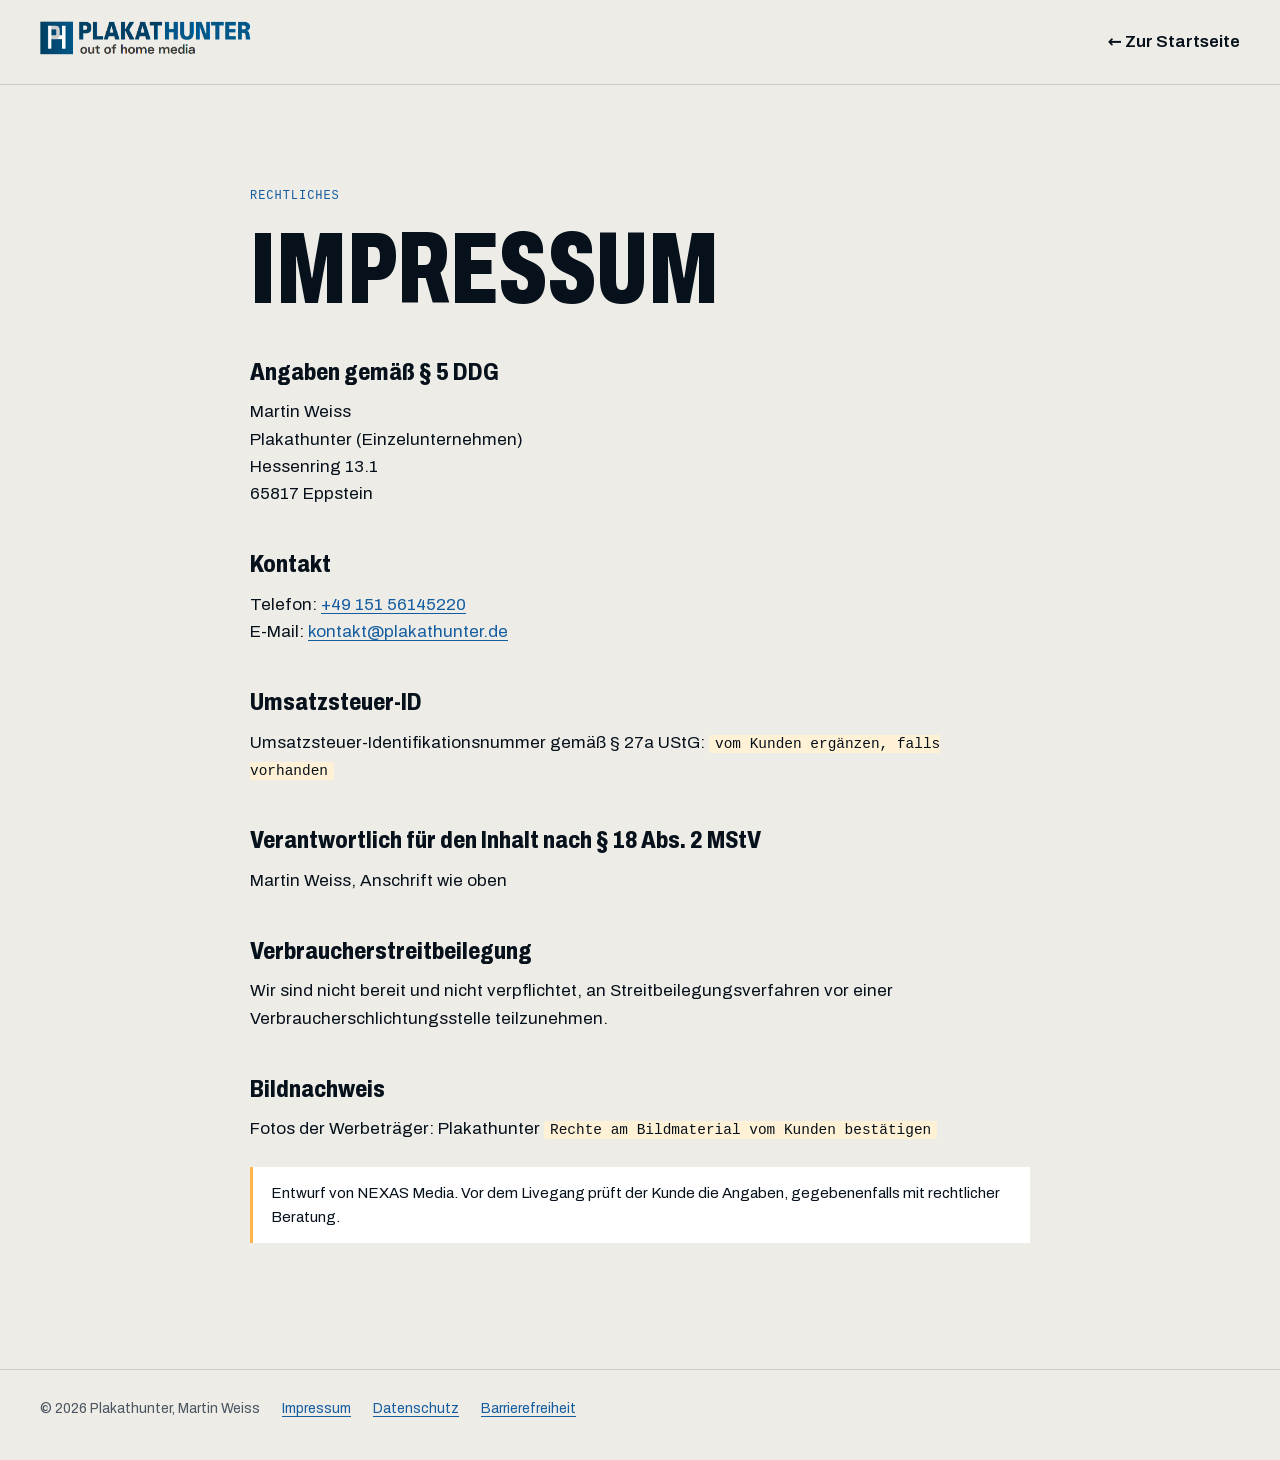
==== impressum.html @ cf62cfd2 "Neuer Entwurf: dunkles OOH-Design, Standort-Check im Hero, Angebotstafel, Plakat-Rechner; DSGVO (lok" ====
<!doctype html>
<html lang="de">
<head>
<meta charset="utf-8">
<meta name="viewport" content="width=device-width, initial-scale=1">
<title>Impressum · Plakathunter</title>
<meta name="robots" content="noindex, nofollow">
<link rel="icon" href="img/favicon.png">
<link rel="stylesheet" href="fonts/fonts.css">
<link rel="stylesheet" href="legal.css">
</head>
<body>
<a class="skip" href="#inhalt">Zum Inhalt springen</a>
<header><div class="w"><a href="index.html"><img src="img/PH-Logo-farbig-frei.png" alt="Plakathunter, zur Startseite" width="707" height="114"></a><a class="bk" href="index.html">← Zur Startseite</a></div></header>
<main id="inhalt"><div class="w">
<p class="lbl">Rechtliches</p>
<h1>Impressum</h1>
<h2>Angaben gemäß § 5 DDG</h2>
<address>Martin Weiss<br>Plakathunter (Einzelunternehmen)<br>Hessenring 13.1<br>65817 Eppstein</address>
<h2>Kontakt</h2>
<p>Telefon: <a href="tel:+4915156145220">+49 151 56145220</a><br>E-Mail: <a href="mailto:kontakt@plakathunter.de">kontakt@plakathunter.de</a></p>
<h2>Umsatzsteuer-ID</h2>
<p>Umsatzsteuer-Identifikationsnummer gemäß § 27a UStG: <span class="todo">vom Kunden ergänzen, falls vorhanden</span></p>
<h2>Verantwortlich für den Inhalt nach § 18 Abs. 2 MStV</h2>
<p>Martin Weiss, Anschrift wie oben</p>
<h2>Verbraucherstreitbeilegung</h2>
<p>Wir sind nicht bereit und nicht verpflichtet, an Streitbeilegungsverfahren vor einer Verbraucherschlichtungsstelle teilzunehmen.</p>
<h2>Bildnachweis</h2>
<p>Fotos der Werbeträger: Plakathunter <span class="todo">Rechte am Bildmaterial vom Kunden bestätigen</span></p>
<div class="note">Entwurf von NEXAS Media. Vor dem Livegang prüft der Kunde die Angaben, gegebenenfalls mit rechtlicher Beratung.</div>
</div></main>
<footer><div class="w"><span>© 2026 Plakathunter, Martin Weiss</span><a href="impressum.html">Impressum</a><a href="datenschutz.html">Datenschutz</a><a href="barrierefreiheit.html">Barrierefreiheit</a></div></footer>
</body>
</html>
---- fonts/fonts.css ----
@font-face{font-family: 'Archivo'; font-style: normal; font-weight: 300 900; font-stretch: 62% 125%; font-display: swap; src: url(Archivo-latin-ext.woff2) format('woff2'); unicode-range: U+0100-02BA, U+02BD-02C5, U+02C7-02CC, U+02CE-02D7, U+02DD-02FF, U+0304, U+0308, U+0329, U+1D00-1DBF, U+1E00-1E9F, U+1EF2-1EFF, U+2020, U+20A0-20AB, U+20AD-20C4, U+2113, U+2C60-2C7F, U+A720-A7FF;}
@font-face{font-family: 'Archivo'; font-style: normal; font-weight: 300 900; font-stretch: 62% 125%; font-display: swap; src: url(Archivo-latin.woff2) format('woff2'); unicode-range: U+0000-00FF, U+0131, U+0152-0153, U+02BB-02BC, U+02C6, U+02DA, U+02DC, U+0304, U+0308, U+0329, U+2000-206F, U+20AC, U+2122, U+2191, U+2193, U+2212, U+2215, U+FEFF, U+FFFD;}
@font-face{font-family: 'JetBrains Mono'; font-style: normal; font-weight: 400 600; font-display: swap; src: url(JetBrainsMono-latin-ext.woff2) format('woff2'); unicode-range: U+0100-02BA, U+02BD-02C5, U+02C7-02CC, U+02CE-02D7, U+02DD-02FF, U+0304, U+0308, U+0329, U+1D00-1DBF, U+1E00-1E9F, U+1EF2-1EFF, U+2020, U+20A0-20AB, U+20AD-20C4, U+2113, U+2C60-2C7F, U+A720-A7FF;}
@font-face{font-family: 'JetBrains Mono'; font-style: normal; font-weight: 400 600; font-display: swap; src: url(JetBrainsMono-latin.woff2) format('woff2'); unicode-range: U+0000-00FF, U+0131, U+0152-0153, U+02BB-02BC, U+02C6, U+02DA, U+02DC, U+0304, U+0308, U+0329, U+2000-206F, U+20AC, U+2122, U+2191, U+2193, U+2212, U+2215, U+FEFF, U+FFFD;}
---- legal.css ----
:root{--ink:#07111C;--paper:#EEECE6;--muted:#4A5662;--blue:#145DA0;--sodium:#FFB547;--ll:rgba(7,17,28,.14)}
*{box-sizing:border-box;margin:0;padding:0}
body{font-family:"Archivo",system-ui,sans-serif;background:var(--paper);color:var(--ink);font-size:1.0625rem;line-height:1.6;-webkit-font-smoothing:antialiased}
a{color:var(--blue);text-underline-offset:3px}
:focus-visible{outline:3px solid var(--blue);outline-offset:3px}
.skip{position:fixed;left:16px;top:-80px;background:var(--ink);color:#fff;padding:12px 18px;z-index:9}.skip:focus{top:16px}
header{border-bottom:1px solid var(--ll)}
.w{max-width:860px;margin:0 auto;padding-inline:clamp(20px,4vw,40px)}
header .w{display:flex;justify-content:space-between;align-items:center;gap:16px;height:84px;max-width:1360px}
header img{height:34px;width:auto}
header a.bk{font-weight:600;text-decoration:none;color:var(--ink);display:inline-flex;gap:8px;align-items:center}
main{padding-block:clamp(56px,8vw,110px)}
.lbl{font-family:"JetBrains Mono",ui-monospace,monospace;font-size:.75rem;letter-spacing:.08em;text-transform:uppercase;color:var(--blue)}
h1{font-weight:820;font-stretch:64%;text-transform:uppercase;font-size:clamp(48px,8vw,104px);line-height:.9;margin:16px 0 30px;text-wrap:balance}
h2{font-weight:800;font-stretch:80%;font-size:1.5rem;line-height:1.15;margin:44px 0 12px;scroll-margin-top:20px}
h3{font-weight:700;font-size:1.125rem;margin:24px 0 8px}
p,ul,address{margin-bottom:14px;font-style:normal}
ul{padding-left:1.25em}
li{margin-bottom:6px}
.note{border-left:3px solid var(--sodium);background:#fff;padding:14px 18px;font-size:.9375rem;margin:24px 0}
.todo{background:#FFF1D6;padding:1px 6px;border-radius:2px;font-family:"JetBrains Mono",monospace;font-size:.85em}
footer{border-top:1px solid var(--ll);padding:28px 0 40px;font-size:.875rem;color:var(--muted)}
footer .w{display:flex;flex-wrap:wrap;gap:10px 22px;max-width:1360px}
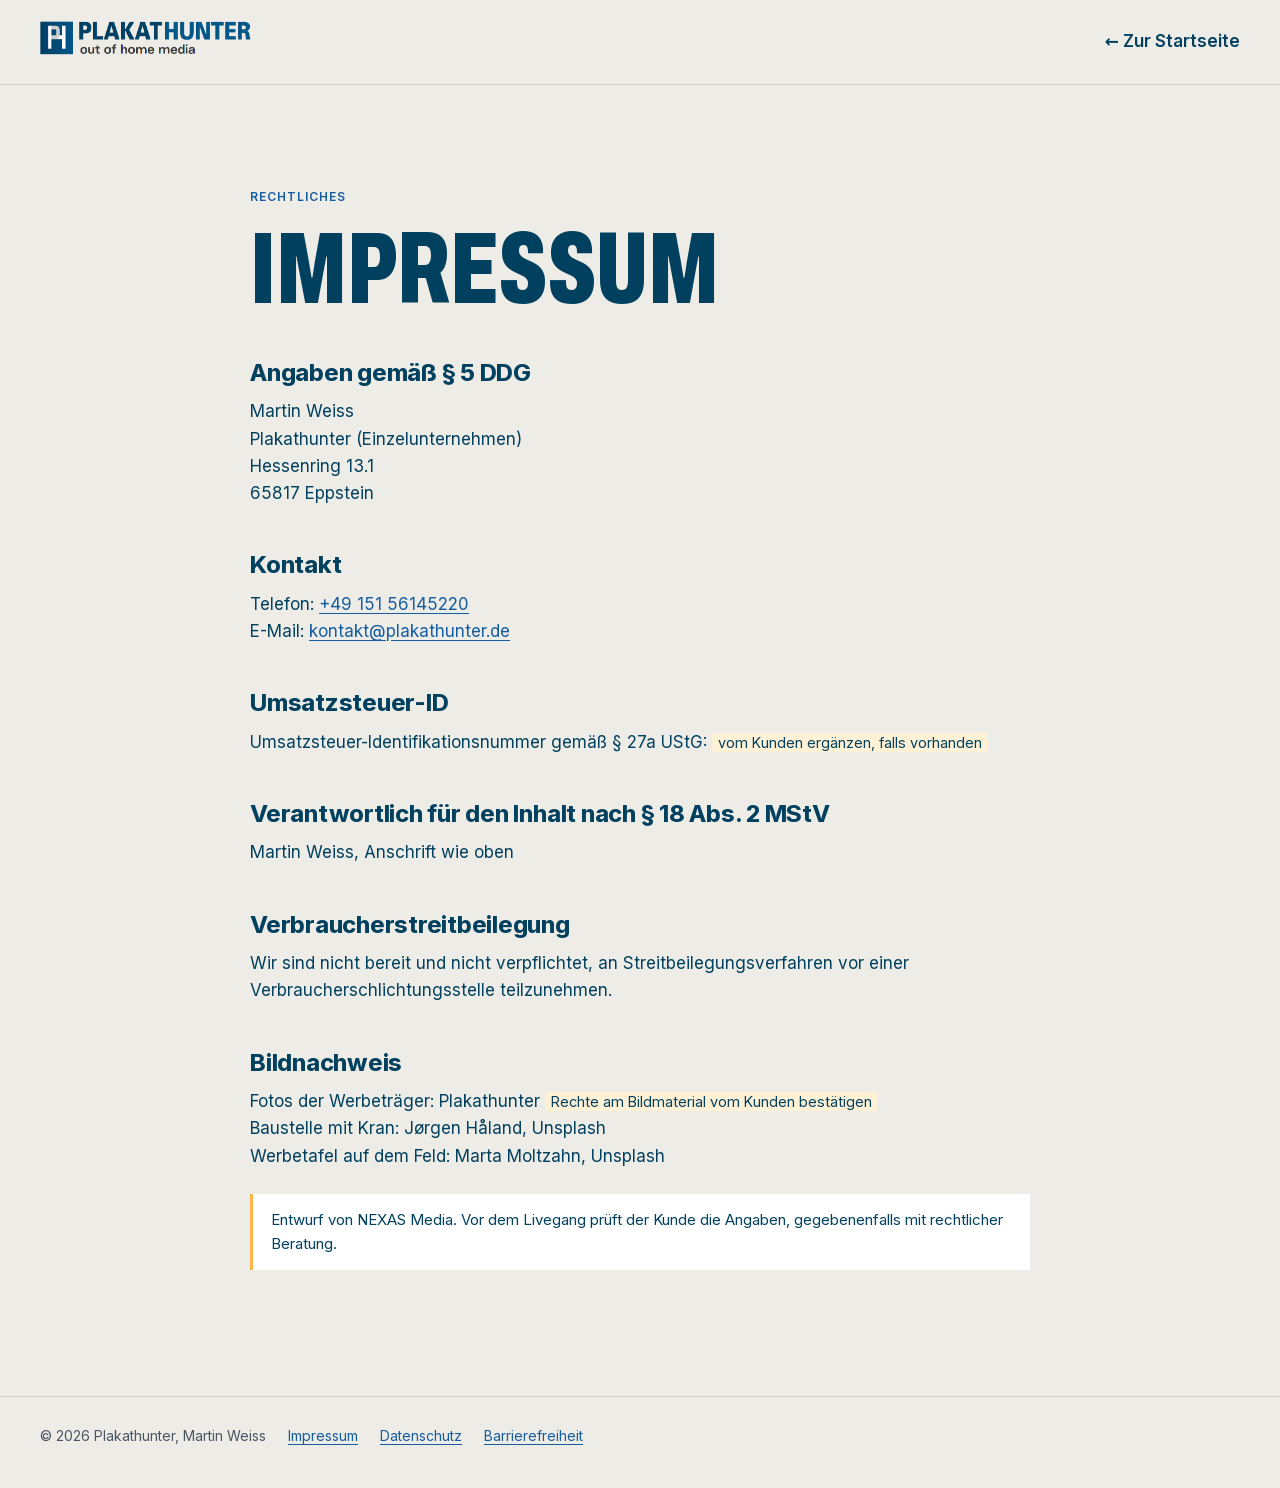
==== commit 4539720a: "Ohne KI-Muster: Raster, Glow, Kicker-Nummern, Kontur-Ziffern, Sterne entfernt; Texte neu formuliert;" ====
--- a/impressum.html
+++ b/impressum.html
@@ -26,7 +26,7 @@
 <h2>Verbraucherstreitbeilegung</h2>
 <p>Wir sind nicht bereit und nicht verpflichtet, an Streitbeilegungsverfahren vor einer Verbraucherschlichtungsstelle teilzunehmen.</p>
 <h2>Bildnachweis</h2>
-<p>Fotos der Werbeträger: Plakathunter <span class="todo">Rechte am Bildmaterial vom Kunden bestätigen</span></p>
+<p>Fotos der Werbeträger: Plakathunter <span class="todo">Rechte am Bildmaterial vom Kunden bestätigen</span><br>Baustelle mit Kran: Jørgen Håland, Unsplash<br>Werbetafel auf dem Feld: Marta Moltzahn, Unsplash</p>
 <div class="note">Entwurf von NEXAS Media. Vor dem Livegang prüft der Kunde die Angaben, gegebenenfalls mit rechtlicher Beratung.</div>
 </div></main>
 <footer><div class="w"><span>© 2026 Plakathunter, Martin Weiss</span><a href="impressum.html">Impressum</a><a href="datenschutz.html">Datenschutz</a><a href="barrierefreiheit.html">Barrierefreiheit</a></div></footer>
--- a/fonts/fonts.css
+++ b/fonts/fonts.css
@@ -1,4 +1,4 @@
 @font-face{font-family: 'Archivo'; font-style: normal; font-weight: 300 900; font-stretch: 62% 125%; font-display: swap; src: url(Archivo-latin-ext.woff2) format('woff2'); unicode-range: U+0100-02BA, U+02BD-02C5, U+02C7-02CC, U+02CE-02D7, U+02DD-02FF, U+0304, U+0308, U+0329, U+1D00-1DBF, U+1E00-1E9F, U+1EF2-1EFF, U+2020, U+20A0-20AB, U+20AD-20C4, U+2113, U+2C60-2C7F, U+A720-A7FF;}
 @font-face{font-family: 'Archivo'; font-style: normal; font-weight: 300 900; font-stretch: 62% 125%; font-display: swap; src: url(Archivo-latin.woff2) format('woff2'); unicode-range: U+0000-00FF, U+0131, U+0152-0153, U+02BB-02BC, U+02C6, U+02DA, U+02DC, U+0304, U+0308, U+0329, U+2000-206F, U+20AC, U+2122, U+2191, U+2193, U+2212, U+2215, U+FEFF, U+FFFD;}
-@font-face{font-family: 'JetBrains Mono'; font-style: normal; font-weight: 400 600; font-display: swap; src: url(JetBrainsMono-latin-ext.woff2) format('woff2'); unicode-range: U+0100-02BA, U+02BD-02C5, U+02C7-02CC, U+02CE-02D7, U+02DD-02FF, U+0304, U+0308, U+0329, U+1D00-1DBF, U+1E00-1E9F, U+1EF2-1EFF, U+2020, U+20A0-20AB, U+20AD-20C4, U+2113, U+2C60-2C7F, U+A720-A7FF;}
-@font-face{font-family: 'JetBrains Mono'; font-style: normal; font-weight: 400 600; font-display: swap; src: url(JetBrainsMono-latin.woff2) format('woff2'); unicode-range: U+0000-00FF, U+0131, U+0152-0153, U+02BB-02BC, U+02C6, U+02DA, U+02DC, U+0304, U+0308, U+0329, U+2000-206F, U+20AC, U+2122, U+2191, U+2193, U+2212, U+2215, U+FEFF, U+FFFD;}+@font-face{font-family: 'Inter'; font-style: normal; font-weight: 300 800; font-display: swap; src: url(Inter-latin-ext.woff2) format('woff2'); unicode-range: U+0100-02BA, U+02BD-02C5, U+02C7-02CC, U+02CE-02D7, U+02DD-02FF, U+0304, U+0308, U+0329, U+1D00-1DBF, U+1E00-1E9F, U+1EF2-1EFF, U+2020, U+20A0-20AB, U+20AD-20C4, U+2113, U+2C60-2C7F, U+A720-A7FF;}
+@font-face{font-family: 'Inter'; font-style: normal; font-weight: 300 800; font-display: swap; src: url(Inter-latin.woff2) format('woff2'); unicode-range: U+0000-00FF, U+0131, U+0152-0153, U+02BB-02BC, U+02C6, U+02DA, U+02DC, U+0304, U+0308, U+0329, U+2000-206F, U+20AC, U+2122, U+2191, U+2193, U+2212, U+2215, U+FEFF, U+FFFD;}
--- a/legal.css
+++ b/legal.css
@@ -1,6 +1,6 @@
-:root{--ink:#07111C;--paper:#EEECE6;--muted:#4A5662;--blue:#145DA0;--sodium:#FFB547;--ll:rgba(7,17,28,.14)}
+:root{--ink:#01405F;--paper:#EEECE6;--muted:#4A5662;--blue:#145DA0;--sodium:#FFB547;--ll:rgba(7,17,28,.14)}
 *{box-sizing:border-box;margin:0;padding:0}
-body{font-family:"Archivo",system-ui,sans-serif;background:var(--paper);color:var(--ink);font-size:1.0625rem;line-height:1.6;-webkit-font-smoothing:antialiased}
+body{font-family:"Inter",system-ui,sans-serif;background:var(--paper);color:var(--ink);font-size:1.0625rem;line-height:1.6;-webkit-font-smoothing:antialiased}
 a{color:var(--blue);text-underline-offset:3px}
 :focus-visible{outline:3px solid var(--blue);outline-offset:3px}
 .skip{position:fixed;left:16px;top:-80px;background:var(--ink);color:#fff;padding:12px 18px;z-index:9}.skip:focus{top:16px}
@@ -10,14 +10,14 @@
 header img{height:34px;width:auto}
 header a.bk{font-weight:600;text-decoration:none;color:var(--ink);display:inline-flex;gap:8px;align-items:center}
 main{padding-block:clamp(56px,8vw,110px)}
-.lbl{font-family:"JetBrains Mono",ui-monospace,monospace;font-size:.75rem;letter-spacing:.08em;text-transform:uppercase;color:var(--blue)}
-h1{font-weight:820;font-stretch:64%;text-transform:uppercase;font-size:clamp(48px,8vw,104px);line-height:.9;margin:16px 0 30px;text-wrap:balance}
-h2{font-weight:800;font-stretch:80%;font-size:1.5rem;line-height:1.15;margin:44px 0 12px;scroll-margin-top:20px}
+.lbl{font-family:"Inter",system-ui,sans-serif;font-weight:600;font-size:.75rem;letter-spacing:.08em;text-transform:uppercase;color:var(--blue)}
+h1{font-family:"Archivo","Arial Narrow",sans-serif;font-weight:820;font-stretch:64%;text-transform:uppercase;font-size:clamp(48px,8vw,104px);line-height:.9;margin:16px 0 30px;text-wrap:balance}
+h2{font-weight:750;letter-spacing:-.01em;font-size:1.5rem;line-height:1.15;margin:44px 0 12px;scroll-margin-top:20px}
 h3{font-weight:700;font-size:1.125rem;margin:24px 0 8px}
 p,ul,address{margin-bottom:14px;font-style:normal}
 ul{padding-left:1.25em}
 li{margin-bottom:6px}
 .note{border-left:3px solid var(--sodium);background:#fff;padding:14px 18px;font-size:.9375rem;margin:24px 0}
-.todo{background:#FFF1D6;padding:1px 6px;border-radius:2px;font-family:"JetBrains Mono",monospace;font-size:.85em}
+.todo{background:#FFF1D6;padding:1px 6px;border-radius:2px;font-family:"Inter",sans-serif;font-size:.85em}
 footer{border-top:1px solid var(--ll);padding:28px 0 40px;font-size:.875rem;color:var(--muted)}
 footer .w{display:flex;flex-wrap:wrap;gap:10px 22px;max-width:1360px}
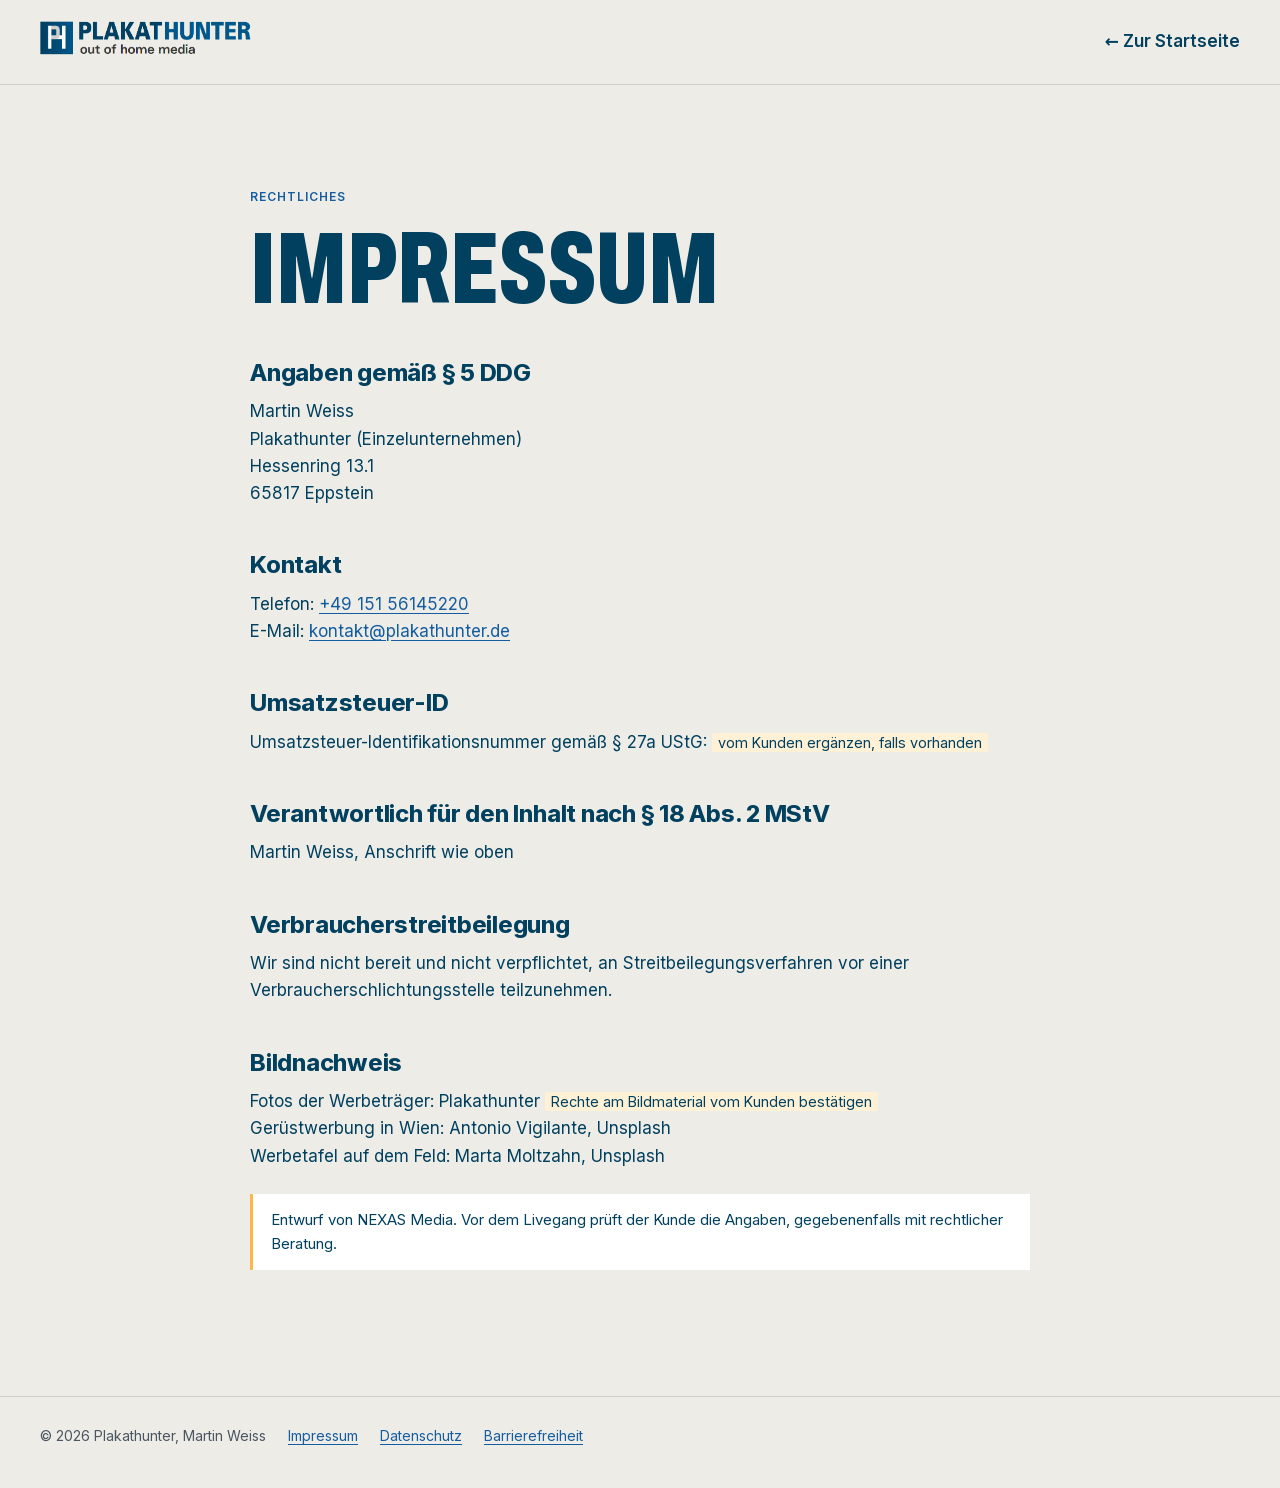
==== commit 6ed76b1c: "Hero: eigenes Plakat auf echter Großfläche mit Klebe-Animation und Angebotsfolge; Bildausschnitte je" ====
--- a/impressum.html
+++ b/impressum.html
@@ -26,7 +26,7 @@
 <h2>Verbraucherstreitbeilegung</h2>
 <p>Wir sind nicht bereit und nicht verpflichtet, an Streitbeilegungsverfahren vor einer Verbraucherschlichtungsstelle teilzunehmen.</p>
 <h2>Bildnachweis</h2>
-<p>Fotos der Werbeträger: Plakathunter <span class="todo">Rechte am Bildmaterial vom Kunden bestätigen</span><br>Baustelle mit Kran: Jørgen Håland, Unsplash<br>Werbetafel auf dem Feld: Marta Moltzahn, Unsplash</p>
+<p>Fotos der Werbeträger: Plakathunter <span class="todo">Rechte am Bildmaterial vom Kunden bestätigen</span><br>Gerüstwerbung in Wien: Antonio Vigilante, Unsplash<br>Werbetafel auf dem Feld: Marta Moltzahn, Unsplash</p>
 <div class="note">Entwurf von NEXAS Media. Vor dem Livegang prüft der Kunde die Angaben, gegebenenfalls mit rechtlicher Beratung.</div>
 </div></main>
 <footer><div class="w"><span>© 2026 Plakathunter, Martin Weiss</span><a href="impressum.html">Impressum</a><a href="datenschutz.html">Datenschutz</a><a href="barrierefreiheit.html">Barrierefreiheit</a></div></footer>
